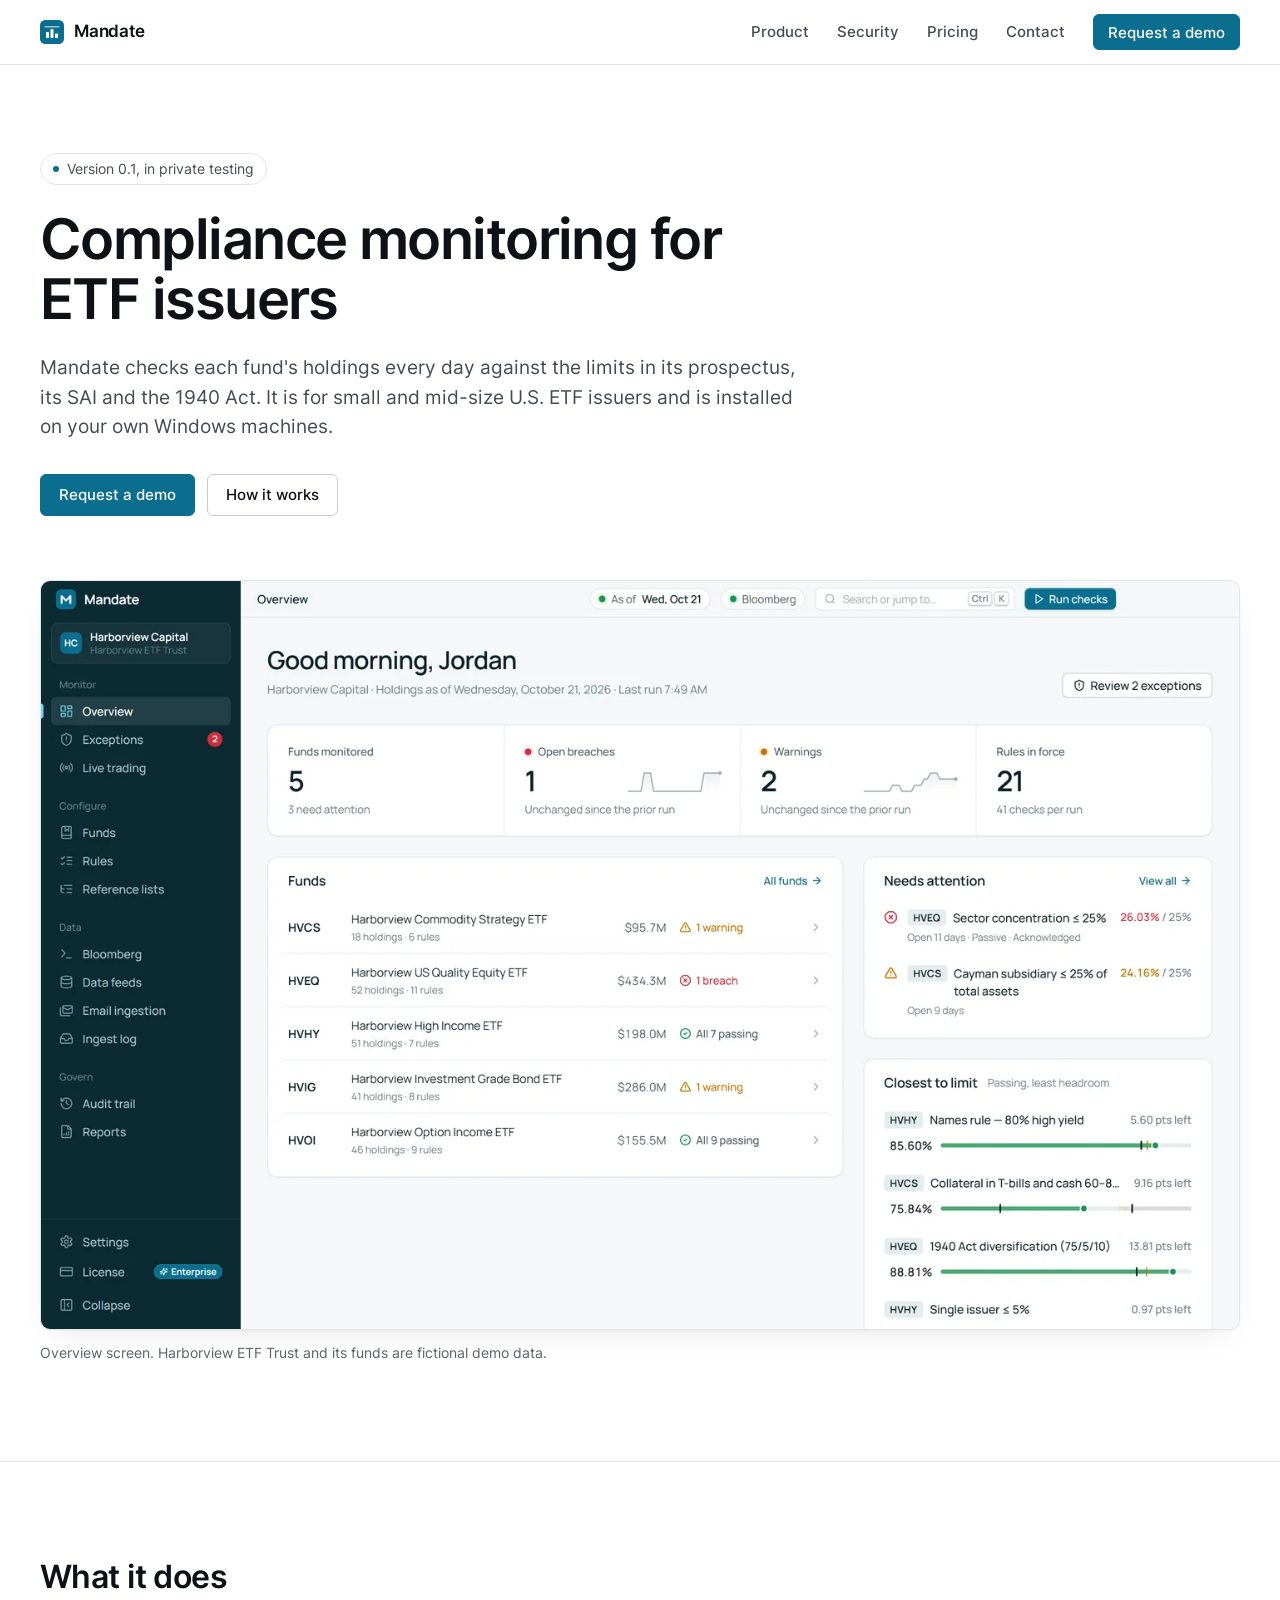
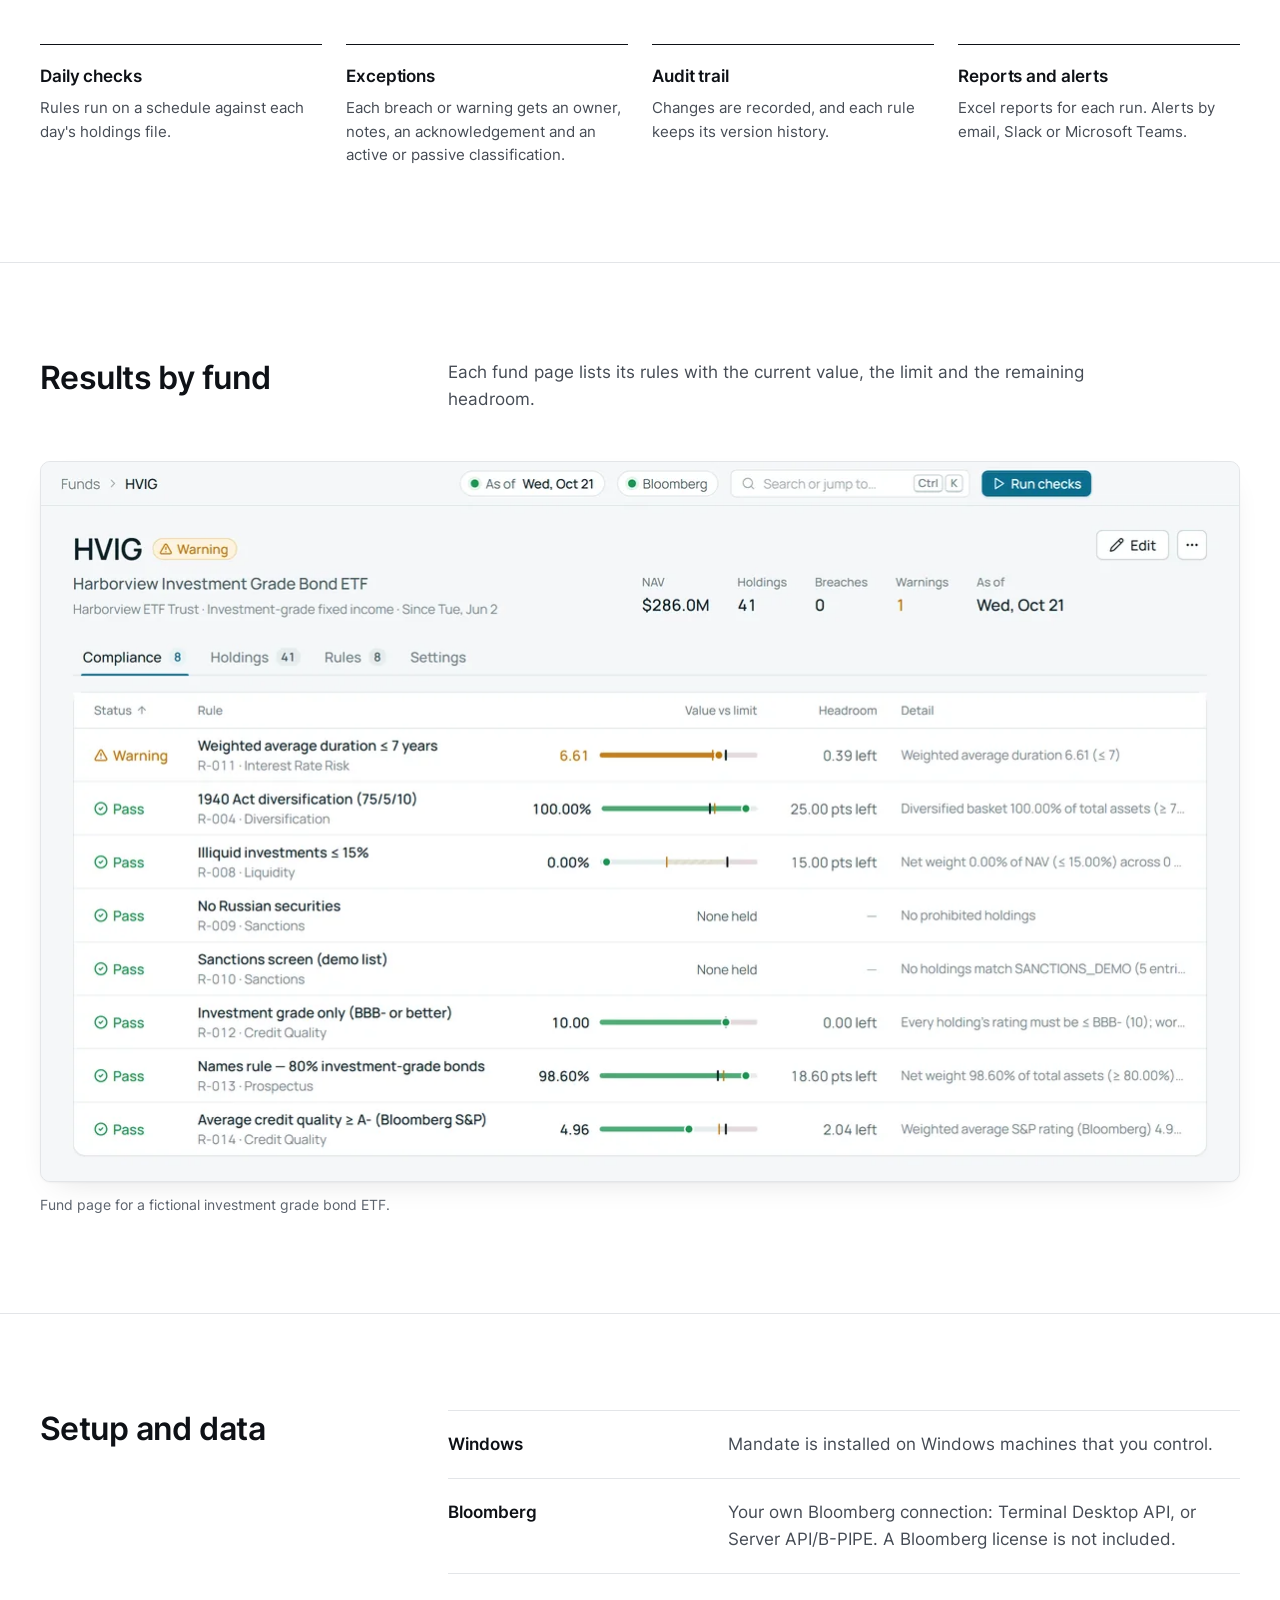
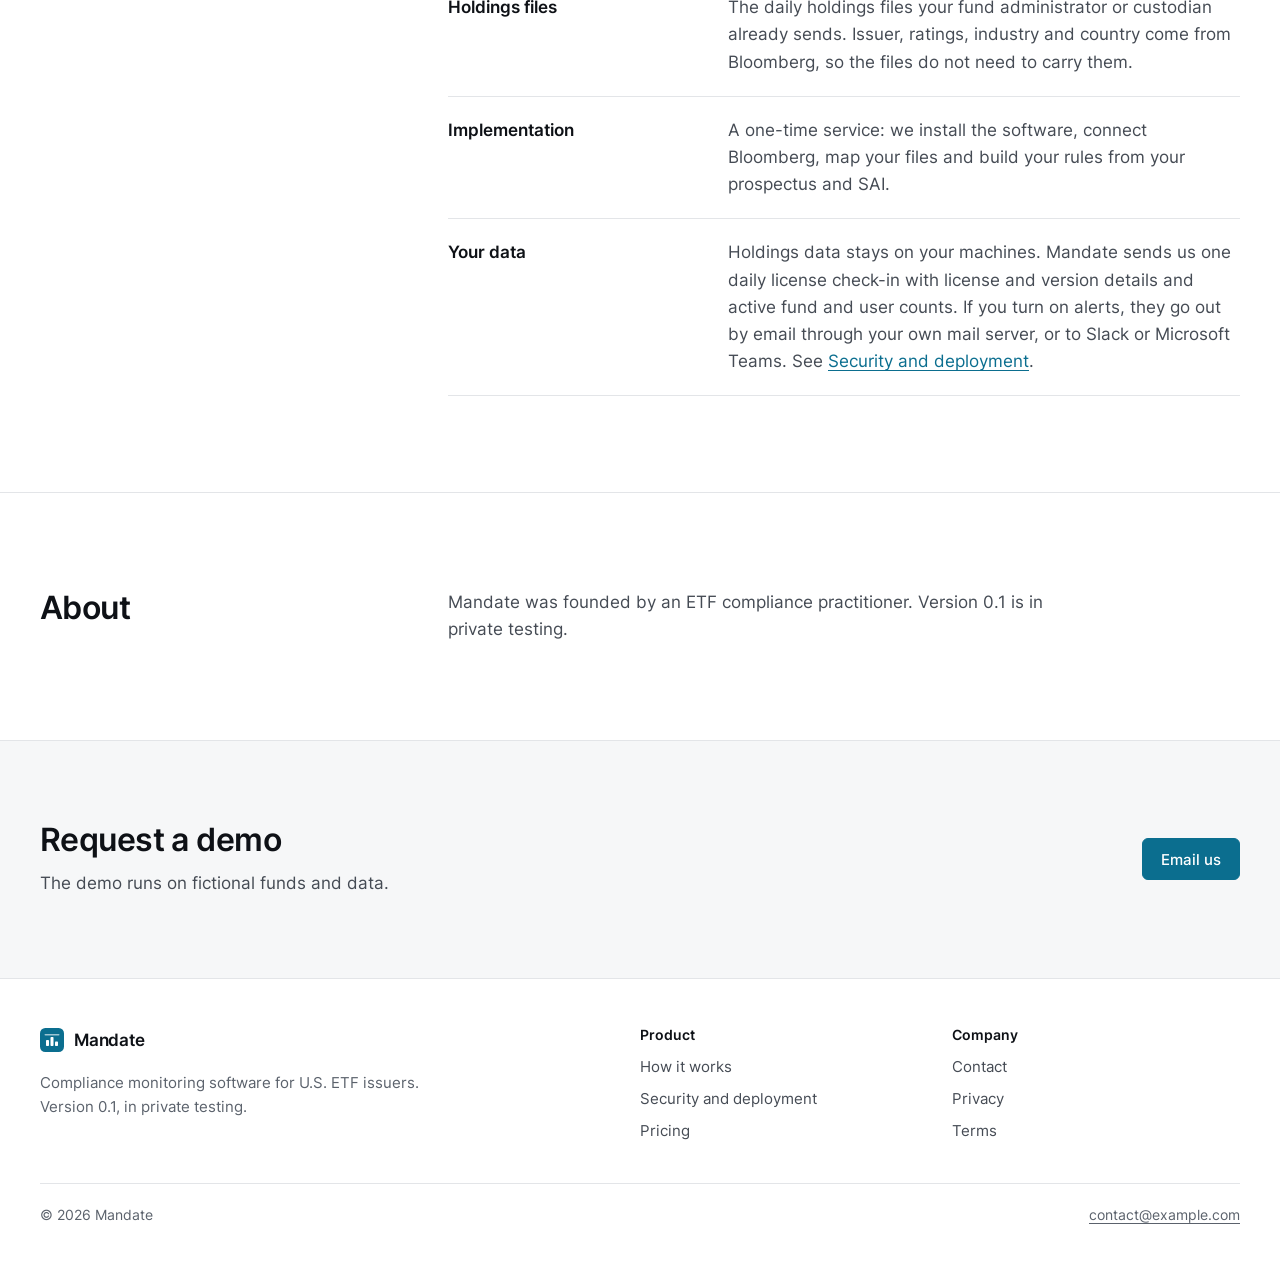
==== index.html @ c3814e8a "Mandate website and web demos (static build) Website at the root; demos at /demo/fresh/ and /demo/ha" ====
<!doctype html>
<html lang="en">
<head>
  <meta charset="utf-8">
  <meta name="viewport" content="width=device-width, initial-scale=1">
  <title>Mandate | Compliance monitoring for ETF issuers</title>
  <meta name="description" content="Portfolio compliance monitoring software for small and mid-size U.S. ETF issuers. Installed on your Windows machines, using your Bloomberg connection and your administrator's daily holdings files.">
  <link rel="canonical" href="https://www.example.com/">
  <meta property="og:type" content="website">
  <meta property="og:site_name" content="Mandate">
  <meta property="og:title" content="Mandate | Compliance monitoring for ETF issuers">
  <meta property="og:description" content="Portfolio compliance monitoring software for small and mid-size U.S. ETF issuers. Installed on your Windows machines, using your Bloomberg connection and your administrator's daily holdings files.">
  <meta property="og:url" content="https://www.example.com/">
  <meta property="og:image" content="https://www.example.com/assets/img/og-image.png">
  <meta property="og:image:width" content="1200">
  <meta property="og:image:height" content="630">
  <meta property="og:image:alt" content="Mandate: compliance monitoring for ETF issuers, with a screenshot of the overview screen.">
  <meta name="twitter:card" content="summary_large_image">
  <meta name="theme-color" content="#ffffff">
  <link rel="icon" href="favicon.svg" type="image/svg+xml">
  <link rel="apple-touch-icon" href="assets/img/apple-touch-icon.png">
  <link rel="preload" href="assets/fonts/inter-latin-var.woff2" as="font" type="font/woff2" crossorigin>
  <link rel="stylesheet" href="assets/css/site.css">
  <script src="assets/js/site.js" defer></script>
</head>
<body>
  <a class="skip-link" href="#main">Skip to content</a>

  <header class="site-header">
    <div class="container header-inner">
      <a class="brand" href="index.html" aria-label="Mandate home">
        <svg viewBox="0 0 32 32" aria-hidden="true" focusable="false"><rect width="32" height="32" rx="7" fill="#0b6e8f"/><rect x="6" y="8" width="20" height="2" rx="1" fill="#fff" fill-opacity=".6"/><rect x="8" y="16" width="4" height="8" rx="1" fill="#fff"/><rect x="14" y="12" width="4" height="12" rx="1" fill="#fff"/><rect x="20" y="18" width="4" height="6" rx="1" fill="#fff"/></svg>
        <span>Mandate</span>
      </a>
      <button class="nav-toggle" type="button" aria-expanded="false" aria-controls="site-nav" hidden>Menu</button>
      <nav id="site-nav" class="site-nav" aria-label="Main">
        <ul>
          <li><a href="product.html">Product</a></li>
          <li><a href="security.html">Security</a></li>
          <li><a href="pricing.html">Pricing</a></li>
          <li><a href="contact.html">Contact</a></li>
        </ul>
        <a class="btn btn--primary btn--small" href="contact.html">Request a demo</a>
      </nav>
    </div>
  </header>

  <main id="main">
    <section class="hero">
      <div class="container">
        <p class="status">Version 0.1, in private testing</p>
        <h1>Compliance monitoring for ETF issuers</h1>
        <p class="lead">Mandate checks each fund's holdings every day against the limits in its prospectus, its SAI and the 1940 Act. It is for small and mid-size U.S. ETF issuers and is installed on your own Windows machines.</p>
        <div class="actions">
          <a class="btn btn--primary" href="contact.html">Request a demo</a>
          <a class="btn" href="product.html">How it works</a>
        </div>

        <figure class="hero-figure">
          <div class="shot">
            <picture>
              <source media="(max-width: 640px)" srcset="assets/img/overview-panel-447.webp 447w, assets/img/overview-panel-894.webp 894w" sizes="100vw" width="447" height="638">
            <img src="assets/img/overview-1440.webp"
                 srcset="assets/img/overview-1440.webp 1440w, assets/img/overview-2400.webp 2400w"
                 sizes="(min-width: 1248px) 1200px, 100vw"
                 width="1440" height="900" fetchpriority="high"
                 alt="Overview screen for a fictional trust with five ETFs: one open breach, two warnings and 21 rules in force, a list of funds with their breach and warning counts, and the rules closest to their limits.">
            </picture>
          </div>
          <figcaption>Overview screen. Harborview ETF Trust and its funds are fictional demo data.</figcaption>
        </figure>
      </div>
    </section>

    <section class="section" aria-labelledby="does-heading">
      <div class="container">
        <h2 id="does-heading" class="section-head">What it does</h2>
        <ul class="facts">
          <li>
            <h3>Daily checks</h3>
            <p>Rules run on a schedule against each day's holdings file.</p>
          </li>
          <li>
            <h3>Exceptions</h3>
            <p>Each breach or warning gets an owner, notes, an acknowledgement and an active or passive classification.</p>
          </li>
          <li>
            <h3>Audit trail</h3>
            <p>Changes are recorded, and each rule keeps its version history.</p>
          </li>
          <li>
            <h3>Reports and alerts</h3>
            <p>Excel reports for each run. Alerts by email, Slack or Microsoft Teams.</p>
          </li>
        </ul>
      </div>
    </section>

    <section class="section" aria-labelledby="results-heading">
      <div class="container">
        <div class="grid">
          <div class="col-4"><h2 id="results-heading">Results by fund</h2></div>
          <div class="col-8">
            <p class="body-text">Each fund page lists its rules with the current value, the limit and the remaining headroom.</p>
          </div>
        </div>
        <figure class="figure-wide">
          <div class="shot">
            
            <img src="assets/img/fund-1200.webp"
                 srcset="assets/img/fund-1200.webp 1200w, assets/img/fund-2400.webp 2400w"
                 sizes="(min-width: 1248px) 1200px, 100vw"
                 width="1200" height="720" loading="lazy" decoding="async"
                 alt="Compliance tab for a fictional investment grade bond ETF listing eight rules, including weighted average duration at 6.61 against a 7-year limit (warning), 1940 Act diversification, an 80% names-rule test and average credit quality, each with its value, a limit bar and headroom.">
          </div>
          <figcaption>Fund page for a fictional investment grade bond ETF.</figcaption>
        </figure>
      </div>
    </section>

    <section class="section" aria-labelledby="setup-heading">
      <div class="container grid">
        <div class="col-4"><h2 id="setup-heading">Setup and data</h2></div>
        <dl class="rows col-8">
          <div>
            <dt>Windows</dt>
            <dd>Mandate is installed on Windows machines that you control.</dd>
          </div>
          <div>
            <dt>Bloomberg</dt>
            <dd>Your own Bloomberg connection: Terminal Desktop API, or Server API/B-PIPE. A Bloomberg license is not included.</dd>
          </div>
          <div>
            <dt>Holdings files</dt>
            <dd>The daily holdings files your fund administrator or custodian already sends. Issuer, ratings, industry and country come from Bloomberg, so the files do not need to carry them.</dd>
          </div>
          <div>
            <dt>Implementation</dt>
            <dd>A one-time service: we install the software, connect Bloomberg, map your files and build your rules from your prospectus and SAI.</dd>
          </div>
          <div>
            <dt>Your data</dt>
            <dd>Holdings data stays on your machines. Mandate sends us one daily license check-in with license and version details and active fund and user counts. If you turn on alerts, they go out by email through your own mail server, or to Slack or Microsoft Teams. See <a href="security.html">Security and deployment</a>.</dd>
          </div>
        </dl>
      </div>
    </section>

    <section class="section" aria-labelledby="about-heading">
      <div class="container grid">
        <div class="col-4"><h2 id="about-heading">About</h2></div>
        <div class="col-8">
          <p class="body-text">Mandate was founded by an ETF compliance practitioner. Version 0.1 is in private testing.</p>
        </div>
      </div>
    </section>

    <section class="cta" aria-labelledby="cta-heading">
      <div class="container grid">
        <div class="col-8">
          <h2 id="cta-heading">Request a demo</h2>
          <p>The demo runs on fictional funds and data.</p>
        </div>
        <div class="col-4 actions">
          <a class="btn btn--primary" href="mailto:contact@example.com?subject=Demo%20request">Email us</a>
        </div>
      </div>
    </section>
  </main>

  <footer class="site-footer">
    <div class="container">
      <div class="footer-grid">
        <div>
          <a class="brand" href="index.html" aria-label="Mandate home">
            <svg viewBox="0 0 32 32" aria-hidden="true" focusable="false"><rect width="32" height="32" rx="7" fill="#0b6e8f"/><rect x="6" y="8" width="20" height="2" rx="1" fill="#fff" fill-opacity=".6"/><rect x="8" y="16" width="4" height="8" rx="1" fill="#fff"/><rect x="14" y="12" width="4" height="12" rx="1" fill="#fff"/><rect x="20" y="18" width="4" height="6" rx="1" fill="#fff"/></svg>
            <span>Mandate</span>
          </a>
          <p>Compliance monitoring software for U.S. ETF issuers. Version 0.1, in private testing.</p>
        </div>
        <nav aria-label="Product pages">
          <h2>Product</h2>
          <ul>
            <li><a href="product.html">How it works</a></li>
            <li><a href="security.html">Security and deployment</a></li>
            <li><a href="pricing.html">Pricing</a></li>
          </ul>
        </nav>
        <nav aria-label="Company pages">
          <h2>Company</h2>
          <ul>
            <li><a href="contact.html">Contact</a></li>
            <li><a href="privacy.html">Privacy</a></li>
            <li><a href="terms.html">Terms</a></li>
          </ul>
        </nav>
      </div>
      <div class="footer-base">
        <span>&copy; 2026 Mandate</span>
        <a href="mailto:contact@example.com">contact@example.com</a>
      </div>
    </div>
  </footer>
</body>
</html>
---- assets/css/site.css ----
/* Site styles. One typeface (Inter), one accent color, a 12-column grid.
   Colors are tokens below; every text/background pair meets WCAG AA. */

@font-face {
  font-family: "Inter";
  src: url("../fonts/inter-latin-var.woff2") format("woff2");
  font-weight: 100 900;
  font-style: normal;
  font-display: swap;
}

:root {
  color-scheme: light;
  --font: "Inter", system-ui, -apple-system, "Segoe UI", Roboto, Helvetica, Arial, sans-serif;

  --bg: #ffffff;
  --bg-subtle: #f6f7f8;
  --text: #0e1116;    /* 18.9:1 on white */
  --text-2: #454b54;  /* 8.8:1 */
  --text-3: #5b626c;  /* 6.2:1 on white, 5.7:1 on --bg-subtle */
  --line: #e3e5e8;
  --line-strong: #c9cdd2;
  --accent: #0b6e8f;  /* 5.8:1 on white; white text on it 5.8:1 */
  --accent-hover: #095e7a;

  --container: 1200px;
  --pad: 24px;
  --gap: 24px;
  --radius: 10px;
  --section: 96px;
}

@media (max-width: 640px) {
  :root { --pad: 16px; --gap: 16px; --section: 64px; }
}

/* ---------- Base ---------- */

*, *::before, *::after { box-sizing: border-box; }

html {
  -webkit-text-size-adjust: 100%;
  text-size-adjust: 100%;
}

body {
  margin: 0;
  background: var(--bg);
  color: var(--text);
  font-family: var(--font);
  font-size: 17px;
  line-height: 1.6;
  -webkit-font-smoothing: antialiased;
  -moz-osx-font-smoothing: grayscale;
  overflow-wrap: break-word;
}

@media (max-width: 640px) {
  body { font-size: 16px; }
}

/* No italics anywhere, including elements browsers italicize by default. */
em, i, cite, dfn, var, address { font-style: normal; }
em { font-weight: 600; }

img { display: block; max-width: 100%; height: auto; }

h1, h2, h3, p, ul, ol, dl, dd, figure { margin: 0; }

h1, h2, h3 { font-weight: 600; color: var(--text); }

h1 {
  font-size: clamp(2.25rem, 1.55rem + 2.4vw, 3.5rem);
  line-height: 1.08;
  letter-spacing: -0.028em;
}

h2 {
  font-size: clamp(1.5rem, 1.25rem + 0.9vw, 2rem);
  line-height: 1.2;
  letter-spacing: -0.018em;
}

h3 {
  font-size: 1.0625rem;
  line-height: 1.4;
  letter-spacing: -0.005em;
}

p + p { margin-top: 1em; }

a { color: var(--accent); text-decoration: underline; text-decoration-thickness: 1px; text-underline-offset: 3px; }
a:hover { color: var(--accent-hover); text-decoration-thickness: 2px; }

:focus { outline: none; }
:focus-visible {
  outline: 2px solid var(--accent);
  outline-offset: 3px;
  border-radius: 4px;
}

.skip-link {
  position: absolute;
  left: var(--pad);
  top: -100px;
  z-index: 10;
  padding: 8px 14px;
  background: var(--text);
  color: #fff;
  border-radius: 6px;
  text-decoration: none;
}
.skip-link:focus-visible { top: 12px; color: #fff; }

.visually-hidden {
  position: absolute !important;
  width: 1px; height: 1px;
  margin: -1px; padding: 0;
  overflow: hidden;
  clip: rect(0 0 0 0);
  white-space: nowrap;
  border: 0;
}

/* ---------- Layout ---------- */

.container {
  width: 100%;
  max-width: calc(var(--container) + var(--pad) * 2);
  margin-inline: auto;
  padding-inline: var(--pad);
}

.grid {
  display: grid;
  grid-template-columns: repeat(12, minmax(0, 1fr));
  column-gap: var(--gap);
  row-gap: 32px;
}

.col-4  { grid-column: span 4; }
.col-6  { grid-column: span 6; }
.col-7  { grid-column: span 7; }
.col-8  { grid-column: span 8; }
.col-12 { grid-column: 1 / -1; }
.start-5 { grid-column-start: 5; }

@media (max-width: 900px) {
  .grid { row-gap: 16px; }
  .grid > [class*="col-"] { grid-column: 1 / -1; }
  .split > .col-8 { margin-top: 24px; }
}

.section {
  padding-block: var(--section);
  border-top: 1px solid var(--line);
}

.section--flush { border-top: 0; padding-top: 0; }

.section-head { margin-bottom: 48px; }
@media (max-width: 640px) { .section-head { margin-bottom: 32px; } }

.lead {
  font-size: 1.1875rem;
  line-height: 1.55;
  color: var(--text-2);
  max-width: 40em;
}
@media (max-width: 640px) { .lead { font-size: 1.0625rem; } }

.body-text { color: var(--text-2); max-width: 38em; }
.body-text strong { color: var(--text); font-weight: 600; }

.note {
  margin-top: 16px;
  font-size: 0.9375rem;
  color: var(--text-3);
}

.text-link {
  display: inline-block;
  margin-top: 20px;
  font-weight: 500;
}

/* ---------- Header ---------- */

.site-header { border-bottom: 1px solid var(--line); background: var(--bg); }

.header-inner {
  display: flex;
  align-items: center;
  justify-content: space-between;
  gap: 16px;
  min-height: 64px;
  padding-block: 12px;
  flex-wrap: wrap;
}

.brand {
  display: inline-flex;
  align-items: center;
  gap: 10px;
  color: var(--text);
  font-weight: 600;
  font-size: 1.0625rem;
  letter-spacing: -0.01em;
  text-decoration: none;
}
.brand:hover { color: var(--text); text-decoration: none; }
.brand svg { width: 24px; height: 24px; flex: none; }

.site-nav { display: flex; align-items: center; gap: 28px; }
.site-nav ul { display: flex; gap: 28px; list-style: none; padding: 0; }
.site-nav a:not(.btn) {
  color: var(--text-2);
  font-size: 0.9375rem;
  font-weight: 500;
  text-decoration: none;
  padding-block: 6px;
}
.site-nav a:not(.btn):hover { color: var(--text); }
.site-nav a[aria-current="page"] { color: var(--text); box-shadow: inset 0 -2px 0 var(--accent); }

.nav-toggle {
  display: none;
  align-items: center;
  gap: 8px;
  height: 36px;
  padding: 0 12px;
  border: 1px solid var(--line-strong);
  border-radius: 6px;
  background: var(--bg);
  color: var(--text);
  font: inherit;
  font-size: 0.9375rem;
  font-weight: 500;
  cursor: pointer;
}

@media (max-width: 800px) {
  .site-nav { gap: 16px; }
  .site-nav ul { gap: 18px; }
  .site-nav .btn { display: none; }
}

/* With JavaScript, small screens get a menu button. Without it, the links stay visible. */
@media (max-width: 640px) {
  .js .nav-toggle { display: inline-flex; }
  .js .site-nav { display: none; width: 100%; padding-bottom: 16px; }
  .js .site-nav[data-open] { display: block; }
  .js .site-nav ul { flex-direction: column; gap: 0; }
  .js .site-nav li { border-top: 1px solid var(--line); }
  .js .site-nav a:not(.btn) { display: block; padding-block: 12px; font-size: 1rem; }
  .js .site-nav a[aria-current="page"] { box-shadow: none; color: var(--accent); }
  .js .site-nav .btn { display: flex; margin-top: 12px; }
  .site-nav ul { flex-wrap: wrap; row-gap: 4px; }
}

/* ---------- Buttons ---------- */

.btn {
  display: inline-flex;
  align-items: center;
  justify-content: center;
  height: 42px;
  padding: 0 18px;
  border: 1px solid var(--line-strong);
  border-radius: 6px;
  background: var(--bg);
  color: var(--text);
  font-size: 0.9375rem;
  font-weight: 500;
  line-height: 1;
  text-decoration: none;
  white-space: nowrap;
}
.btn:hover { border-color: var(--text-3); color: var(--text); text-decoration: none; }

.btn--primary { background: var(--accent); border-color: var(--accent); color: #fff; }
.btn--primary:hover { background: var(--accent-hover); border-color: var(--accent-hover); color: #fff; }

.btn--small { height: 36px; padding: 0 14px; }

.actions { display: flex; flex-wrap: wrap; gap: 12px; margin-top: 32px; }

/* ---------- Hero ---------- */

.hero { padding-top: 88px; padding-bottom: var(--section); }
@media (max-width: 640px) { .hero { padding-top: 48px; } }

.hero h1 { max-width: 14em; }
.hero .lead { margin-top: 24px; }

.status {
  display: inline-flex;
  align-items: center;
  gap: 8px;
  margin-bottom: 24px;
  padding: 4px 12px;
  border: 1px solid var(--line);
  border-radius: 999px;
  font-size: 0.875rem;
  color: var(--text-2);
}
.status::before {
  content: "";
  width: 6px;
  height: 6px;
  border-radius: 50%;
  background: var(--accent);
}

.hero-figure { margin-top: 64px; }
@media (max-width: 640px) { .hero-figure { margin-top: 40px; } }

.page-head { padding-top: 88px; padding-bottom: 72px; }
.page-head .lead { margin-top: 20px; }
@media (max-width: 640px) { .page-head { padding-top: 48px; padding-bottom: 48px; } }

/* ---------- Screenshots ---------- */

.shot {
  overflow: hidden;
  border: 1px solid var(--line);
  border-radius: var(--radius);
  background: var(--bg-subtle);
  box-shadow: 0 1px 2px rgba(14, 17, 22, 0.04), 0 12px 32px -16px rgba(14, 17, 22, 0.14);
}
.shot--white { background: #fff; }
.shot img { width: 100%; }

figcaption {
  margin-top: 12px;
  font-size: 0.875rem;
  color: var(--text-3);
}

.figure-wide { margin-top: 48px; }

/* ---------- Content blocks ---------- */

/* Four short facts side by side */
.facts {
  display: grid;
  grid-template-columns: repeat(4, minmax(0, 1fr));
  gap: var(--gap);
  list-style: none;
  padding: 0;
}
.facts > li { padding-top: 20px; border-top: 1px solid var(--text); }
.facts h3 { margin-bottom: 8px; }
.facts p { color: var(--text-2); font-size: 0.9375rem; line-height: 1.55; }
@media (max-width: 1000px) { .facts { grid-template-columns: repeat(2, minmax(0, 1fr)); row-gap: 40px; } }
@media (max-width: 560px)  { .facts { grid-template-columns: 1fr; row-gap: 32px; } }

/* Label / value rows */
.rows { border-bottom: 1px solid var(--line); }
.rows > div {
  display: grid;
  grid-template-columns: minmax(0, 1fr) minmax(0, 2fr);
  gap: var(--gap);
  padding-block: 20px;
  border-top: 1px solid var(--line);
}
.rows dt { font-weight: 600; }
.rows dd { color: var(--text-2); }
.rows dd ul { padding-left: 1.1em; }
.rows dd li + li { margin-top: 6px; }
@media (max-width: 640px) {
  .rows > div { grid-template-columns: 1fr; gap: 4px; padding-block: 16px; }
}

/* Spec-sheet list, three columns */
.spec {
  display: grid;
  grid-template-columns: repeat(3, minmax(0, 1fr));
  column-gap: var(--gap);
  list-style: none;
  padding: 0;
  margin-top: 32px;
  border-bottom: 1px solid var(--line);
}
.spec li {
  padding-block: 12px;
  border-top: 1px solid var(--line);
  font-size: 0.9375rem;
  color: var(--text);
}
@media (max-width: 900px) { .spec { grid-template-columns: repeat(2, minmax(0, 1fr)); } }
@media (max-width: 560px) { .spec { grid-template-columns: 1fr; } }

/* Split row: text in columns 1-4, screenshot in 5-12 */
.split h2 { margin-bottom: 16px; }
.split + .split { margin-top: 0; }

/* Data-flow diagram on the Security page */
.flow {
  display: grid;
  grid-template-columns: minmax(0, 1fr) 40px minmax(0, 1.25fr) 40px minmax(0, 1fr);
  align-items: stretch;
}
.flow-col { display: flex; flex-direction: column; gap: 12px; }
.flow-col h3 {
  font-size: 0.8125rem;
  font-weight: 600;
  letter-spacing: 0.04em;
  text-transform: uppercase;
  color: var(--text-3);
  margin-bottom: 4px;
}
.flow-box {
  padding: 14px 16px;
  border: 1px solid var(--line-strong);
  border-radius: 8px;
  background: var(--bg);
  font-size: 0.9375rem;
  font-weight: 500;
  line-height: 1.45;
}
.flow-box span { display: block; margin-top: 2px; color: var(--text-3); font-size: 0.875rem; font-weight: 400; }
.flow-box strong { font-weight: 600; }
.flow-box--machine {
  flex: 1;
  border: 1.5px solid var(--accent);
  background: var(--bg);
}
.flow-box--machine ul { list-style: none; padding: 0; margin-top: 12px; display: grid; gap: 8px; }
.flow-box--machine li {
  font-weight: 400;
  padding: 10px 12px;
  border-radius: 6px;
  background: var(--bg-subtle);
  font-size: 0.9375rem;
}
.flow-arrow {
  display: flex;
  align-items: center;
  justify-content: center;
  color: var(--text-3);
}
.flow-arrow svg { width: 24px; height: 24px; }
@media (max-width: 900px) {
  .flow { grid-template-columns: 1fr; }
  .flow-arrow { height: 40px; }
  .flow-arrow svg { transform: rotate(90deg); }
}

/* Plans */
.plans {
  display: grid;
  grid-template-columns: repeat(3, minmax(0, 1fr));
  gap: var(--gap);
  list-style: none;
  padding: 0;
}
.plan {
  display: flex;
  flex-direction: column;
  padding: 28px;
  border: 1px solid var(--line);
  border-radius: var(--radius);
}
.plan h2 { font-size: 1.375rem; letter-spacing: -0.012em; }
.plan .plan-for { margin-top: 6px; color: var(--text-3); font-size: 0.9375rem; }
.plan ul { list-style: none; padding: 0; margin-top: 24px; border-bottom: 1px solid var(--line); }
.plan li { padding-block: 10px; border-top: 1px solid var(--line); font-size: 0.9375rem; color: var(--text-2); }
.plan li.plan-includes { color: var(--text); font-weight: 500; }
@media (max-width: 900px) { .plans { grid-template-columns: 1fr; } }

/* Draft price table (commented out in pricing.html until prices are published) */
.price-table { width: 100%; border-collapse: collapse; font-variant-numeric: tabular-nums; }
.price-table th, .price-table td {
  padding: 14px 16px 14px 0;
  border-top: 1px solid var(--line);
  text-align: left;
  vertical-align: top;
}
.price-table thead th {
  border-top: 0;
  padding-top: 0;
  font-size: 0.875rem;
  font-weight: 500;
  color: var(--text-3);
}
.price-table tbody tr:last-child td, .price-table tbody tr:last-child th { border-bottom: 1px solid var(--line); }
.price-table tbody th { font-weight: 600; }
/* When the price block is switched on, the "on request" notes hide themselves. */
body:has(.draft-prices) .on-request { display: none; }

/* Contact */
.email-link {
  display: inline-block;
  margin-top: 32px;
  font-size: clamp(1.375rem, 1.1rem + 1.2vw, 2rem);
  font-weight: 600;
  letter-spacing: -0.015em;
  overflow-wrap: anywhere;
}

/* Legal drafts */
.draft-banner {
  margin-bottom: 40px;
  padding: 14px 18px;
  border: 1px solid var(--line-strong);
  border-left: 3px solid var(--text);
  border-radius: 6px;
  background: var(--bg-subtle);
  font-size: 0.9375rem;
  color: var(--text-2);
}
.draft-banner strong { color: var(--text); }

.prose { max-width: 44em; }
.prose h2 { font-size: 1.25rem; letter-spacing: -0.01em; margin-top: 40px; margin-bottom: 10px; }
.prose p, .prose li { color: var(--text-2); }
.prose ul { padding-left: 1.2em; }
.prose li + li { margin-top: 6px; }
.prose .updated { color: var(--text-3); font-size: 0.9375rem; margin-top: 12px; }
.placeholder { background: #fff4d6; color: var(--text); padding: 0 3px; border-radius: 3px; }

/* Call-to-action band */
.cta { background: var(--bg-subtle); border-top: 1px solid var(--line); padding-block: 80px; }
.cta h2 { margin-bottom: 12px; }
.cta p { color: var(--text-2); }
.cta .actions { margin-top: 0; justify-content: flex-end; align-items: center; height: 100%; }
@media (max-width: 900px) { .cta .actions { justify-content: flex-start; margin-top: 8px; } }

/* ---------- Footer ---------- */

.site-footer {
  border-top: 1px solid var(--line);
  padding-block: 48px 40px;
  font-size: 0.9375rem;
  color: var(--text-2);
}
.footer-grid { display: grid; grid-template-columns: 2fr 1fr 1fr; gap: var(--gap); }
.footer-grid p { color: var(--text-3); margin-top: 12px; max-width: 26em; }
.footer-grid h2 {
  font-size: 0.875rem;
  font-weight: 600;
  letter-spacing: 0;
  color: var(--text);
  margin-bottom: 12px;
}
.footer-grid ul { list-style: none; padding: 0; display: grid; gap: 8px; }
.footer-grid a { color: var(--text-2); text-decoration: none; }
.footer-grid a.brand { color: var(--text); }
.footer-grid a:hover { color: var(--text); text-decoration: underline; }
.footer-base {
  display: flex;
  flex-wrap: wrap;
  justify-content: space-between;
  gap: 8px 24px;
  margin-top: 40px;
  padding-top: 20px;
  border-top: 1px solid var(--line);
  color: var(--text-3);
  font-size: 0.875rem;
}
.footer-base a { color: var(--text-3); }
@media (max-width: 700px) {
  .footer-grid { grid-template-columns: 1fr 1fr; }
  .footer-grid > :first-child { grid-column: 1 / -1; }
}

/* ---------- 404 ---------- */
.not-found { padding-block: 120px; }
.not-found p { margin-top: 16px; color: var(--text-2); }

.spec-title { margin-top: 48px; }
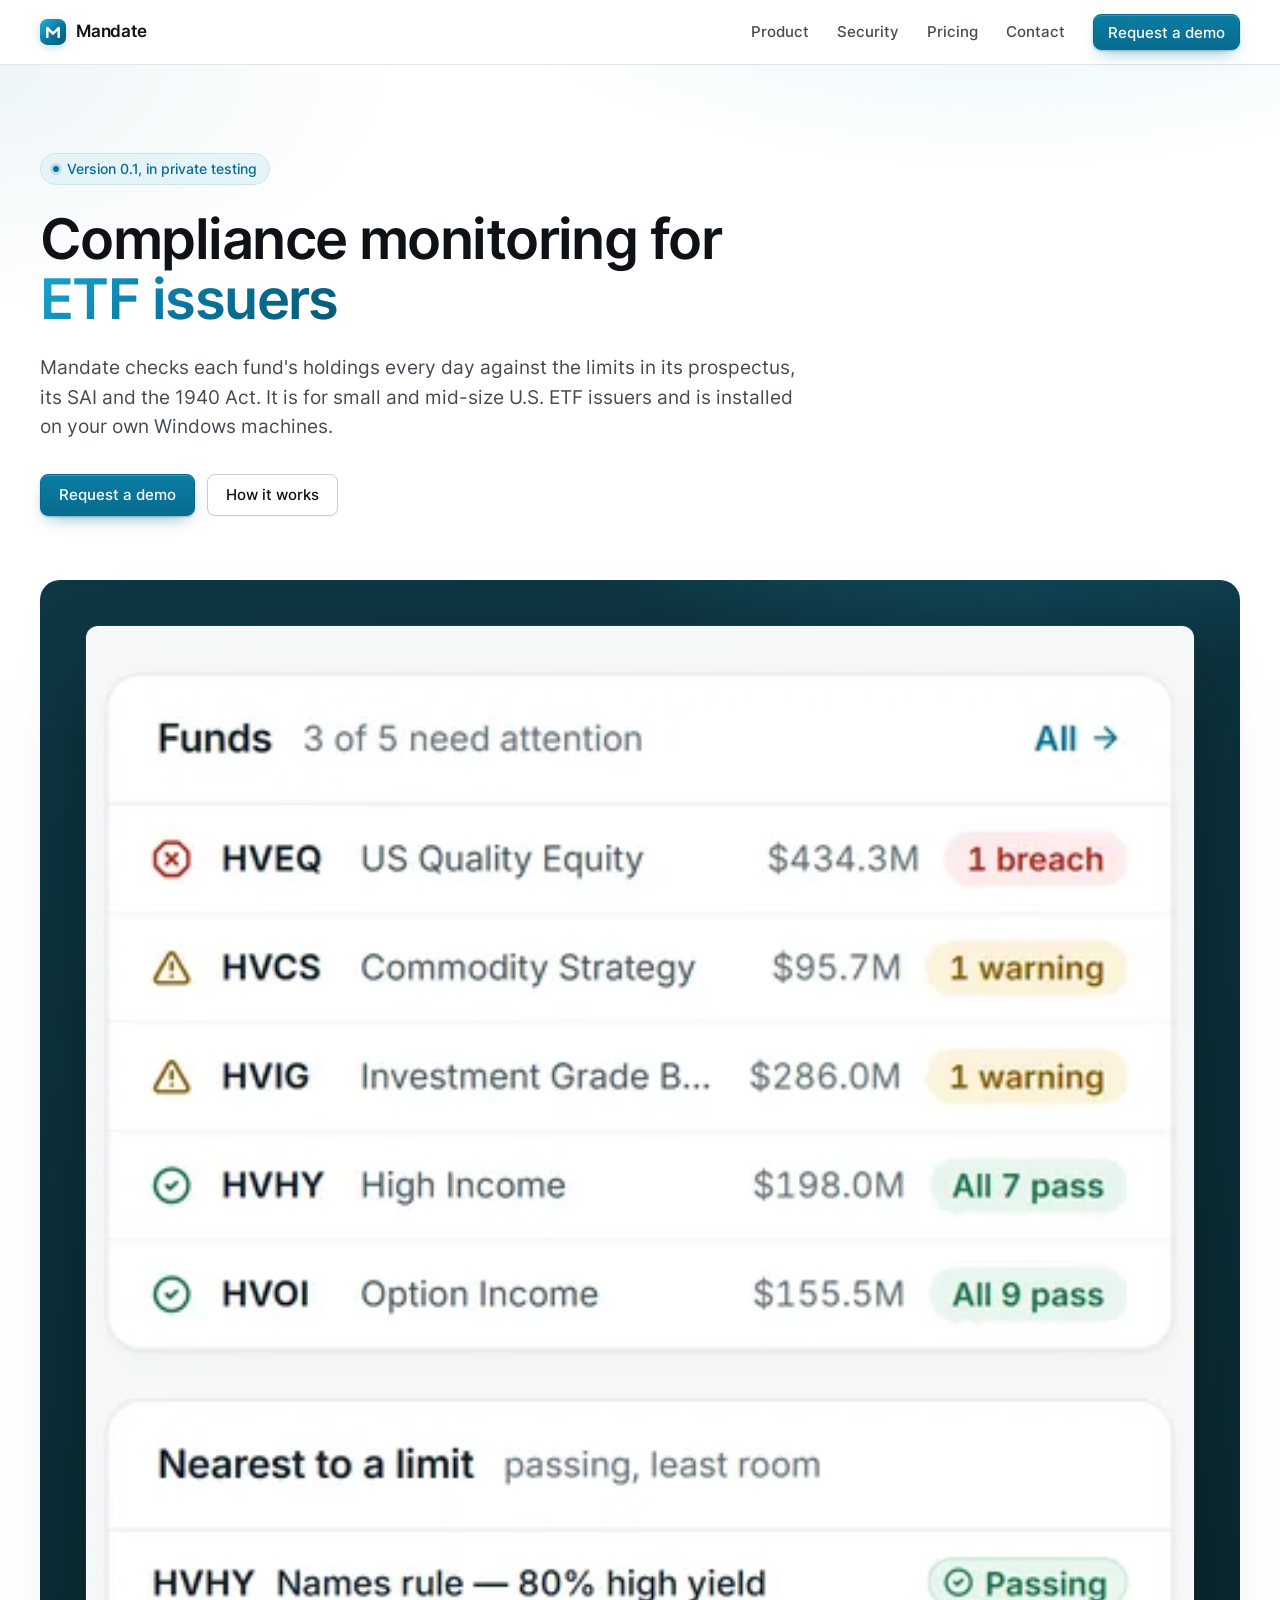
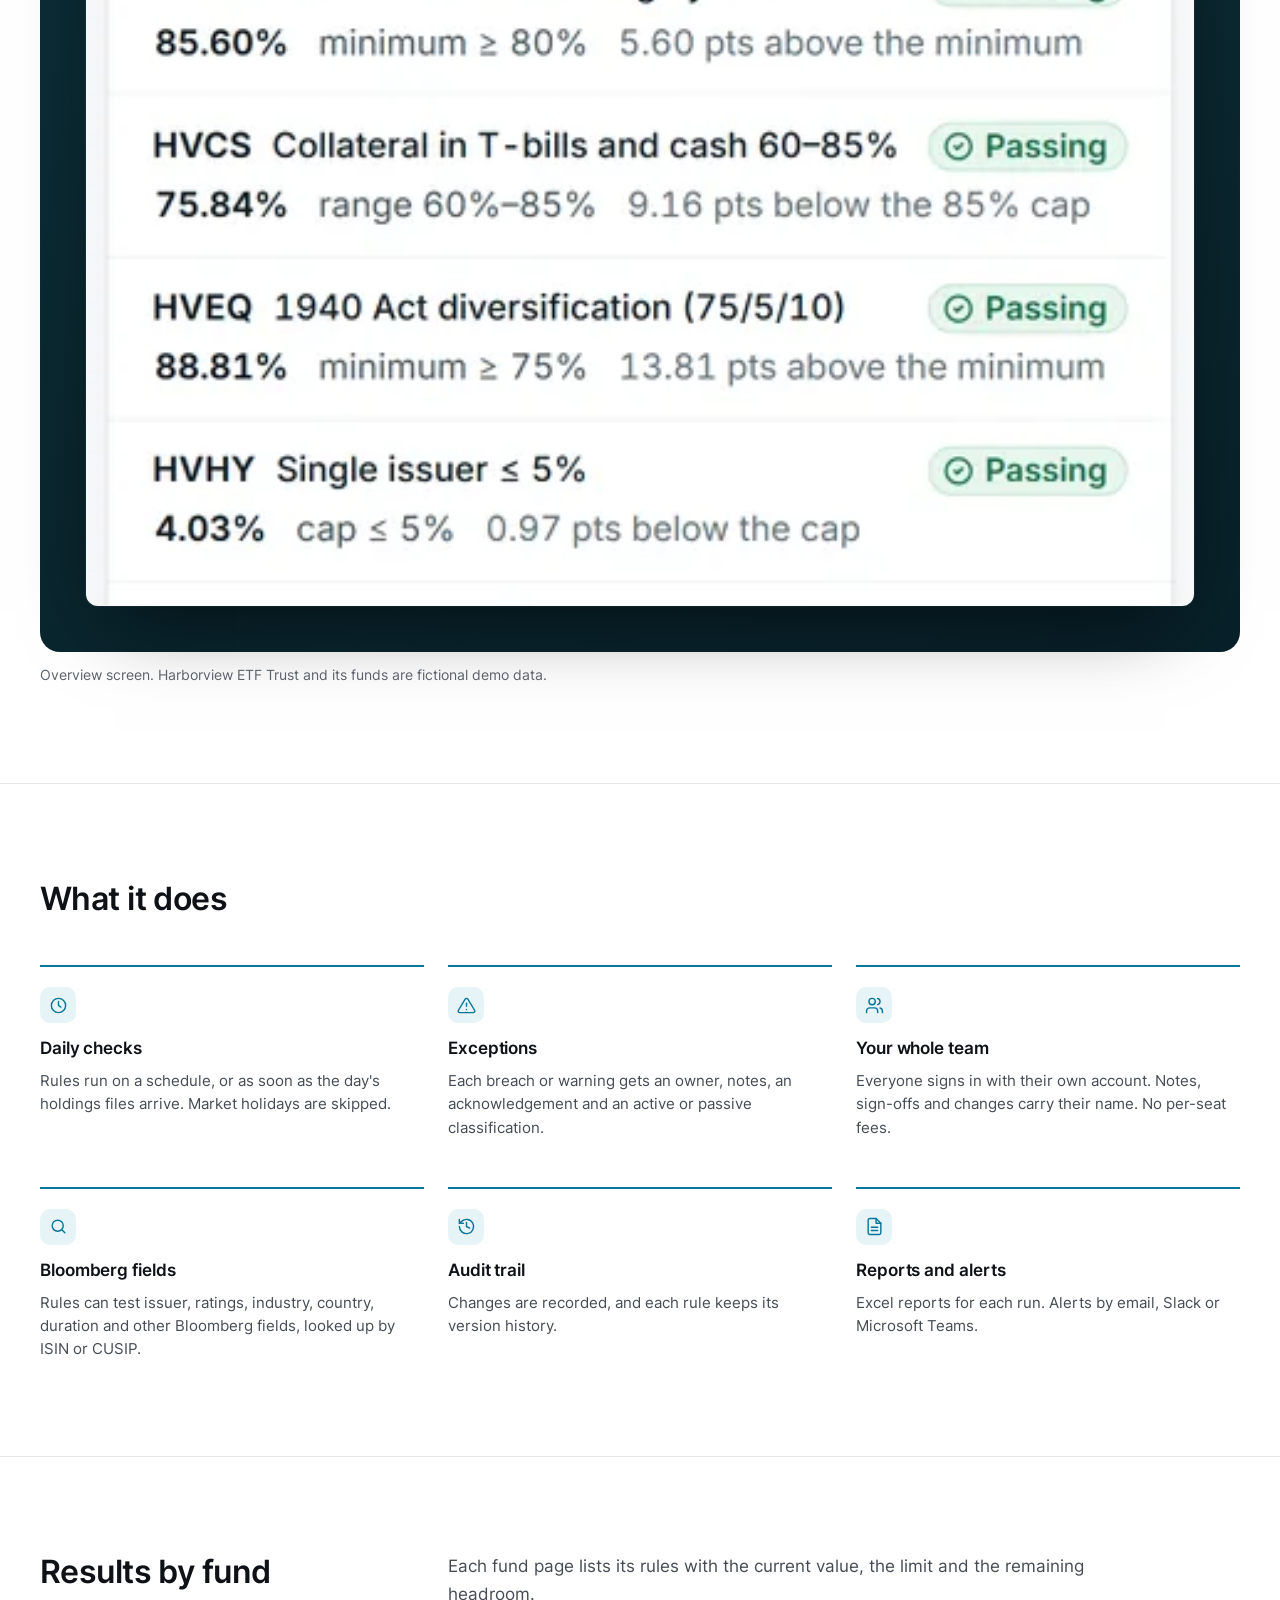
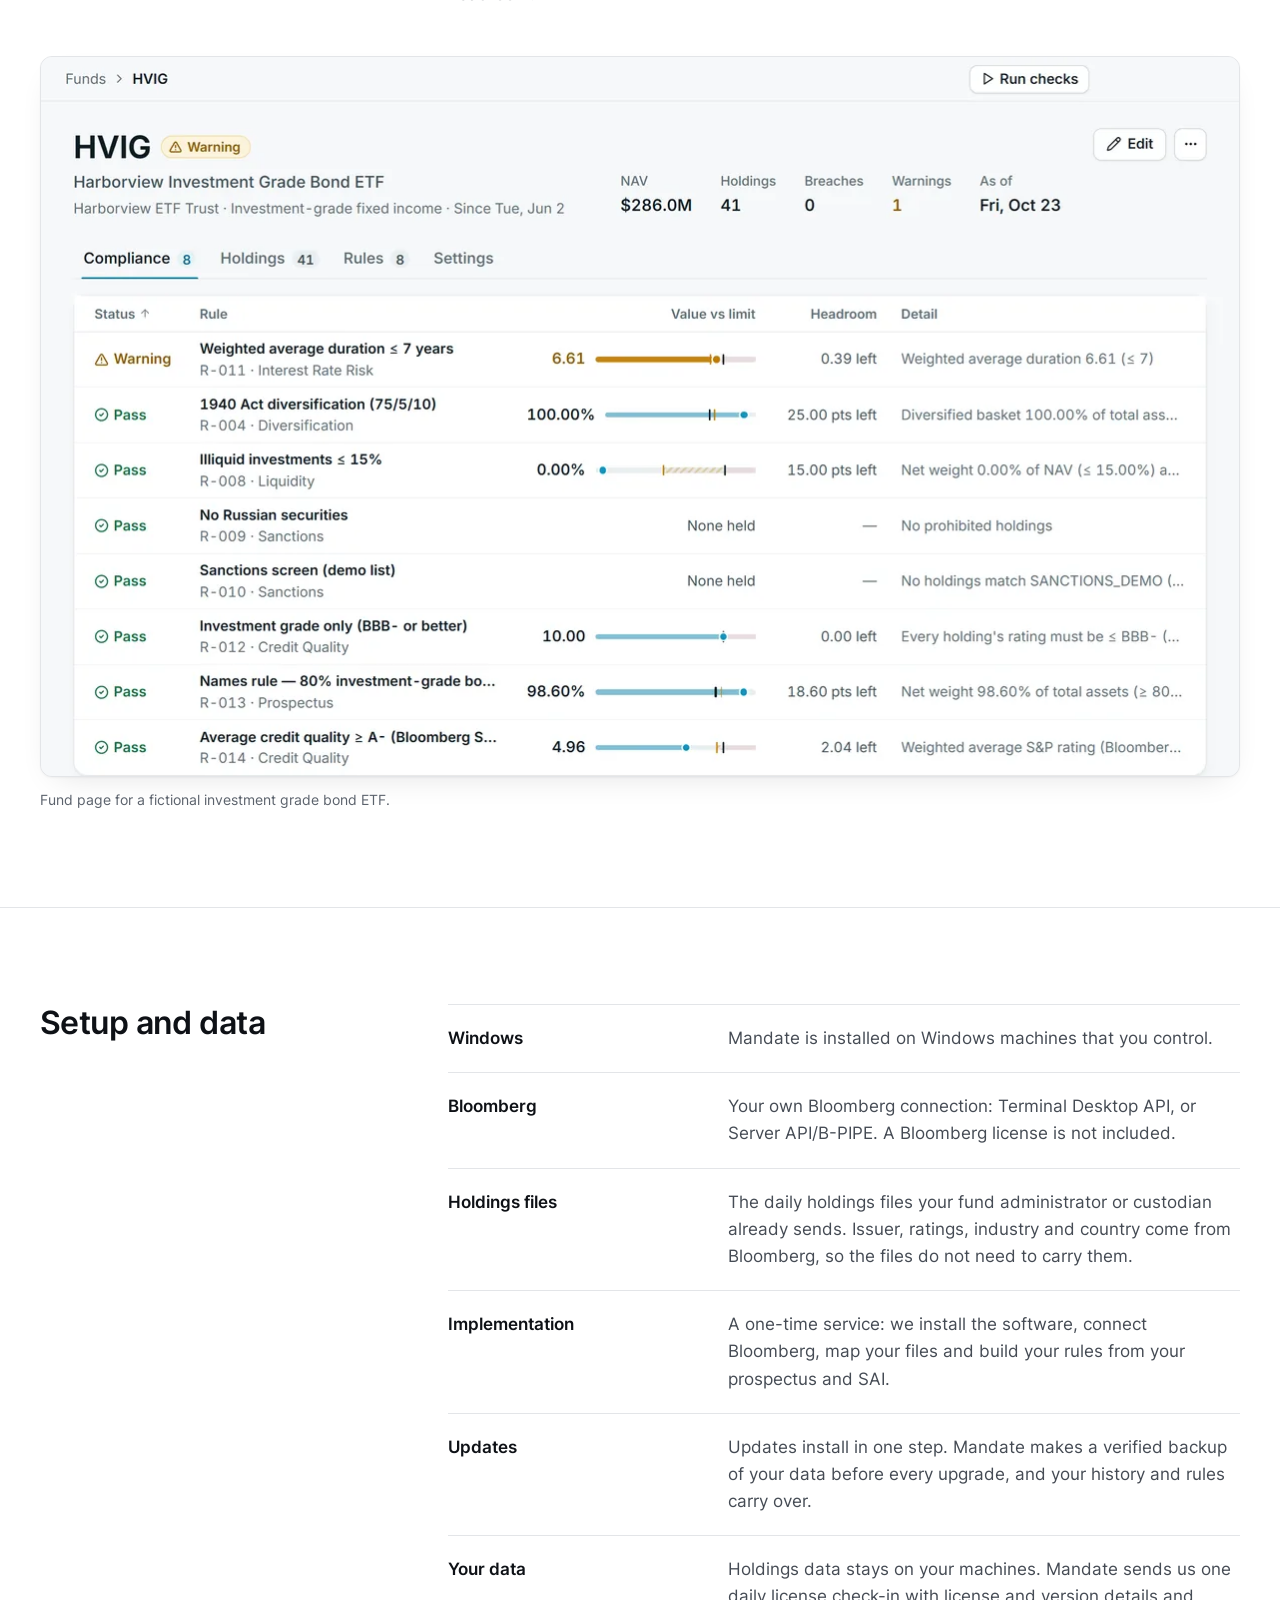
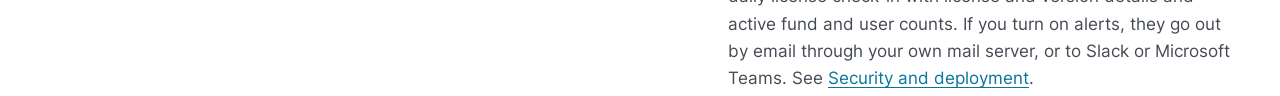
==== commit f2d42346: "Update site and demos: petrol brand refresh, Bloomberg field library, holdings view, 18f-4 VaR Co-Au" ====
--- a/index.html
+++ b/index.html
@@ -29,7 +29,7 @@
   <header class="site-header">
     <div class="container header-inner">
       <a class="brand" href="index.html" aria-label="Mandate home">
-        <svg viewBox="0 0 32 32" aria-hidden="true" focusable="false"><rect width="32" height="32" rx="7" fill="#0b6e8f"/><rect x="6" y="8" width="20" height="2" rx="1" fill="#fff" fill-opacity=".6"/><rect x="8" y="16" width="4" height="8" rx="1" fill="#fff"/><rect x="14" y="12" width="4" height="12" rx="1" fill="#fff"/><rect x="20" y="18" width="4" height="6" rx="1" fill="#fff"/></svg>
+        <svg viewBox="0 0 32 32" aria-hidden="true" focusable="false"><defs><linearGradient id="bm1" x1="0" y1="0" x2="1" y2="1"><stop offset="0" stop-color="#22b3dc"/><stop offset=".55" stop-color="#08759b"/><stop offset="1" stop-color="#065a78"/></linearGradient></defs><rect width="32" height="32" rx="9" fill="url(#bm1)"/><path d="M9 22V11l7 7 7-7v11" fill="none" stroke="#fff" stroke-width="3" stroke-linecap="round" stroke-linejoin="round"/></svg>
         <span>Mandate</span>
       </a>
       <button class="nav-toggle" type="button" aria-expanded="false" aria-controls="site-nav" hidden>Menu</button>
@@ -49,7 +49,7 @@
     <section class="hero">
       <div class="container">
         <p class="status">Version 0.1, in private testing</p>
-        <h1>Compliance monitoring for ETF issuers</h1>
+        <h1>Compliance monitoring for <span class="h-accent">ETF issuers</span></h1>
         <p class="lead">Mandate checks each fund's holdings every day against the limits in its prospectus, its SAI and the 1940 Act. It is for small and mid-size U.S. ETF issuers and is installed on your own Windows machines.</p>
         <div class="actions">
           <a class="btn btn--primary" href="contact.html">Request a demo</a>
@@ -57,16 +57,16 @@
         </div>
 
         <figure class="hero-figure">
-          <div class="shot">
+          <div class="stage"><div class="shot">
             <picture>
               <source media="(max-width: 640px)" srcset="assets/img/overview-panel-447.webp 447w, assets/img/overview-panel-894.webp 894w" sizes="100vw" width="447" height="638">
             <img src="assets/img/overview-1440.webp"
                  srcset="assets/img/overview-1440.webp 1440w, assets/img/overview-2400.webp 2400w"
                  sizes="(min-width: 1248px) 1200px, 100vw"
                  width="1440" height="900" fetchpriority="high"
-                 alt="Overview screen for a fictional trust with five ETFs: one open breach, two warnings and 21 rules in force, a list of funds with their breach and warning counts, and the rules closest to their limits.">
+                 alt="Overview screen for a fictional trust with five ETFs: a to-do list with one breach and one warning to review, the funds with their breach and warning counts, and the passing rules nearest their limits.">
             </picture>
-          </div>
+          </div></div>
           <figcaption>Overview screen. Harborview ETF Trust and its funds are fictional demo data.</figcaption>
         </figure>
       </div>
@@ -75,20 +75,34 @@
     <section class="section" aria-labelledby="does-heading">
       <div class="container">
         <h2 id="does-heading" class="section-head">What it does</h2>
-        <ul class="facts">
-          <li>
+        <ul class="facts facts--3">
+          <li>
+            <span class="fact-icon"><svg viewBox="0 0 24 24" aria-hidden="true" focusable="false"><circle cx="12" cy="12" r="9"/><path d="M12 7v5l3 2"/></svg></span>
             <h3>Daily checks</h3>
-            <p>Rules run on a schedule against each day's holdings file.</p>
-          </li>
-          <li>
+            <p>Rules run on a schedule, or as soon as the day's holdings files arrive. Market holidays are skipped.</p>
+          </li>
+          <li>
+            <span class="fact-icon"><svg viewBox="0 0 24 24" aria-hidden="true" focusable="false"><path d="M10.3 3.9 1.8 18a2 2 0 0 0 1.7 3h17a2 2 0 0 0 1.7-3L13.7 3.9a2 2 0 0 0-3.4 0z"/><path d="M12 9v4"/><path d="M12 17h.01"/></svg></span>
             <h3>Exceptions</h3>
             <p>Each breach or warning gets an owner, notes, an acknowledgement and an active or passive classification.</p>
           </li>
           <li>
+            <span class="fact-icon"><svg viewBox="0 0 24 24" aria-hidden="true" focusable="false"><path d="M16 21v-2a4 4 0 0 0-4-4H6a4 4 0 0 0-4 4v2"/><circle cx="9" cy="7" r="4"/><path d="M22 21v-2a4 4 0 0 0-3-3.87"/><path d="M16 3.13a4 4 0 0 1 0 7.75"/></svg></span>
+            <h3>Your whole team</h3>
+            <p>Everyone signs in with their own account. Notes, sign-offs and changes carry their name. No per-seat fees.</p>
+          </li>
+          <li>
+            <span class="fact-icon"><svg viewBox="0 0 24 24" aria-hidden="true" focusable="false"><circle cx="11" cy="11" r="7"/><path d="m20 20-3.5-3.5"/></svg></span>
+            <h3>Bloomberg fields</h3>
+            <p>Rules can test issuer, ratings, industry, country, duration and other Bloomberg fields, looked up by ISIN or CUSIP.</p>
+          </li>
+          <li>
+            <span class="fact-icon"><svg viewBox="0 0 24 24" aria-hidden="true" focusable="false"><path d="M3 12a9 9 0 1 0 3-6.7L3 8"/><path d="M3 3v5h5"/><path d="M12 7v5l4 2"/></svg></span>
             <h3>Audit trail</h3>
             <p>Changes are recorded, and each rule keeps its version history.</p>
           </li>
           <li>
+            <span class="fact-icon"><svg viewBox="0 0 24 24" aria-hidden="true" focusable="false"><path d="M14 2H6a2 2 0 0 0-2 2v16a2 2 0 0 0 2 2h12a2 2 0 0 0 2-2V8z"/><path d="M14 2v6h6"/><path d="M8 13h8"/><path d="M8 17h8"/></svg></span>
             <h3>Reports and alerts</h3>
             <p>Excel reports for each run. Alerts by email, Slack or Microsoft Teams.</p>
           </li>
@@ -139,6 +153,10 @@
             <dd>A one-time service: we install the software, connect Bloomberg, map your files and build your rules from your prospectus and SAI.</dd>
           </div>
           <div>
+            <dt>Updates</dt>
+            <dd>Updates install in one step. Mandate makes a verified backup of your data before every upgrade, and your history and rules carry over.</dd>
+          </div>
+          <div>
             <dt>Your data</dt>
             <dd>Holdings data stays on your machines. Mandate sends us one daily license check-in with license and version details and active fund and user counts. If you turn on alerts, they go out by email through your own mail server, or to Slack or Microsoft Teams. See <a href="security.html">Security and deployment</a>.</dd>
           </div>
@@ -173,7 +191,7 @@
       <div class="footer-grid">
         <div>
           <a class="brand" href="index.html" aria-label="Mandate home">
-            <svg viewBox="0 0 32 32" aria-hidden="true" focusable="false"><rect width="32" height="32" rx="7" fill="#0b6e8f"/><rect x="6" y="8" width="20" height="2" rx="1" fill="#fff" fill-opacity=".6"/><rect x="8" y="16" width="4" height="8" rx="1" fill="#fff"/><rect x="14" y="12" width="4" height="12" rx="1" fill="#fff"/><rect x="20" y="18" width="4" height="6" rx="1" fill="#fff"/></svg>
+            <svg viewBox="0 0 32 32" aria-hidden="true" focusable="false"><defs><linearGradient id="bm2" x1="0" y1="0" x2="1" y2="1"><stop offset="0" stop-color="#22b3dc"/><stop offset=".55" stop-color="#08759b"/><stop offset="1" stop-color="#065a78"/></linearGradient></defs><rect width="32" height="32" rx="9" fill="url(#bm2)"/><path d="M9 22V11l7 7 7-7v11" fill="none" stroke="#fff" stroke-width="3" stroke-linecap="round" stroke-linejoin="round"/></svg>
             <span>Mandate</span>
           </a>
           <p>Compliance monitoring software for U.S. ETF issuers. Version 0.1, in private testing.</p>
--- a/assets/css/site.css
+++ b/assets/css/site.css
@@ -20,13 +20,24 @@
   --text-3: #5b626c;  /* 6.2:1 on white, 5.7:1 on --bg-subtle */
   --line: #e3e5e8;
   --line-strong: #c9cdd2;
-  --accent: #0b6e8f;  /* 5.8:1 on white; white text on it 5.8:1 */
-  --accent-hover: #095e7a;
+  --accent: #08759b;  /* the app's Harbor petrol; 5.2:1 on white; white text on it 5.2:1 */
+  --accent-hover: #076d90;
+  --accent-soft: #e6f4f8;
+  --accent-soft-2: #c9e6ef;
+  --accent-text: #076d90;
+
+  /* Brand surfaces, as in the app's sidebar and icon */
+  --brand-deep: #0b2a33;
+  --brand-deep-2: #0e3743;
+  --on-deep: #eef6f8;   /* 14:1 on --brand-deep */
+  --on-deep-2: #a8c3cb; /* 8.3:1 on --brand-deep */
+  --brand-grad: linear-gradient(140deg, #1aa7d2 0%, #08759b 52%, #075673 100%);
+  --brand-grad-btn: linear-gradient(180deg, #0c7ca3 0%, #076c8f 100%);
 
   --container: 1200px;
   --pad: 24px;
   --gap: 24px;
-  --radius: 10px;
+  --radius: 12px;
   --section: 96px;
 }
 
@@ -186,7 +197,15 @@
 
 /* ---------- Header ---------- */
 
-.site-header { border-bottom: 1px solid var(--line); background: var(--bg); }
+.site-header {
+  position: sticky;
+  top: 0;
+  z-index: 20;
+  border-bottom: 1px solid var(--line);
+  background: rgba(255, 255, 255, 0.86);
+  -webkit-backdrop-filter: saturate(1.4) blur(12px);
+  backdrop-filter: saturate(1.4) blur(12px);
+}
 
 .header-inner {
   display: flex;
@@ -209,7 +228,7 @@
   text-decoration: none;
 }
 .brand:hover { color: var(--text); text-decoration: none; }
-.brand svg { width: 24px; height: 24px; flex: none; }
+.brand svg { width: 26px; height: 26px; flex: none; filter: drop-shadow(0 2px 4px rgba(8, 117, 155, 0.25)); }
 
 .site-nav { display: flex; align-items: center; gap: 28px; }
 .site-nav ul { display: flex; gap: 28px; list-style: none; padding: 0; }
@@ -267,7 +286,7 @@
   height: 42px;
   padding: 0 18px;
   border: 1px solid var(--line-strong);
-  border-radius: 6px;
+  border-radius: 8px;
   background: var(--bg);
   color: var(--text);
   font-size: 0.9375rem;
@@ -275,11 +294,20 @@
   line-height: 1;
   text-decoration: none;
   white-space: nowrap;
+  box-shadow: 0 1px 2px rgba(14, 17, 22, 0.05);
+  transition: filter 0.15s, box-shadow 0.15s, border-color 0.15s;
 }
 .btn:hover { border-color: var(--text-3); color: var(--text); text-decoration: none; }
 
-.btn--primary { background: var(--accent); border-color: var(--accent); color: #fff; }
-.btn--primary:hover { background: var(--accent-hover); border-color: var(--accent-hover); color: #fff; }
+/* Same raised petrol button as the app */
+.btn--primary {
+  background: var(--brand-grad-btn);
+  border-color: #076c8f;
+  color: #fff;
+  box-shadow: inset 0 1px 0 rgba(255, 255, 255, 0.18), 0 1px 2px rgba(7, 86, 115, 0.3), 0 8px 18px -8px rgba(8, 117, 155, 0.6);
+}
+.btn--primary:hover { border-color: #065a78; color: #fff; filter: brightness(1.07); }
+@media (prefers-reduced-motion: reduce) { .btn { transition: none; } }
 
 .btn--small { height: 36px; padding: 0 14px; }
 
@@ -287,11 +315,26 @@
 
 /* ---------- Hero ---------- */
 
-.hero { padding-top: 88px; padding-bottom: var(--section); }
+/* A soft petrol glow behind the headline, like the app's first-launch screens */
+.hero {
+  padding-top: 88px;
+  padding-bottom: var(--section);
+  background:
+    radial-gradient(1000px 480px at 78% -8%, rgba(26, 167, 210, 0.16), transparent 62%),
+    radial-gradient(760px 420px at -4% 0%, rgba(8, 117, 155, 0.08), transparent 60%);
+}
 @media (max-width: 640px) { .hero { padding-top: 48px; } }
 
 .hero h1 { max-width: 14em; }
 .hero .lead { margin-top: 24px; }
+
+/* Brand gradient on a few headline words */
+.h-accent {
+  background: var(--brand-grad);
+  -webkit-background-clip: text;
+  background-clip: text;
+  color: transparent;
+}
 
 .status {
   display: inline-flex;
@@ -299,10 +342,12 @@
   gap: 8px;
   margin-bottom: 24px;
   padding: 4px 12px;
-  border: 1px solid var(--line);
+  border: 1px solid var(--accent-soft-2);
   border-radius: 999px;
+  background: var(--accent-soft);
   font-size: 0.875rem;
-  color: var(--text-2);
+  font-weight: 500;
+  color: var(--accent-text);
 }
 .status::before {
   content: "";
@@ -310,10 +355,25 @@
   height: 6px;
   border-radius: 50%;
   background: var(--accent);
+  box-shadow: 0 0 0 3px rgba(8, 117, 155, 0.18);
 }
 
 .hero-figure { margin-top: 64px; }
 @media (max-width: 640px) { .hero-figure { margin-top: 40px; } }
+
+/* The product shot sits on a deep petrol stage, the color of the app's sidebar */
+.stage {
+  padding: clamp(12px, 3.6vw, 48px);
+  border-radius: 20px;
+  background:
+    radial-gradient(900px 420px at 82% -10%, rgba(26, 167, 210, 0.38), transparent 62%),
+    linear-gradient(160deg, var(--brand-deep-2), var(--brand-deep) 60%, #082029);
+}
+.stage .shot {
+  border-color: rgba(255, 255, 255, 0.1);
+  box-shadow: 0 0 0 1px rgba(255, 255, 255, 0.05), 0 32px 80px -28px rgba(0, 0, 0, 0.65);
+}
+@media (max-width: 640px) { .stage { border-radius: 14px; } }
 
 .page-head { padding-top: 88px; padding-bottom: 72px; }
 .page-head .lead { margin-top: 20px; }
@@ -349,11 +409,26 @@
   list-style: none;
   padding: 0;
 }
-.facts > li { padding-top: 20px; border-top: 1px solid var(--text); }
+.facts > li { padding-top: 20px; border-top: 2px solid var(--accent); }
 .facts h3 { margin-bottom: 8px; }
 .facts p { color: var(--text-2); font-size: 0.9375rem; line-height: 1.55; }
+.facts--3 { grid-template-columns: repeat(3, minmax(0, 1fr)); row-gap: 48px; }
 @media (max-width: 1000px) { .facts { grid-template-columns: repeat(2, minmax(0, 1fr)); row-gap: 40px; } }
 @media (max-width: 560px)  { .facts { grid-template-columns: 1fr; row-gap: 32px; } }
+
+/* Small petrol icon tile above a fact */
+.fact-icon {
+  display: inline-flex;
+  align-items: center;
+  justify-content: center;
+  width: 36px;
+  height: 36px;
+  margin-bottom: 14px;
+  border-radius: 10px;
+  background: var(--accent-soft);
+  color: var(--accent);
+}
+.fact-icon svg { width: 19px; height: 19px; fill: none; stroke: currentColor; stroke-width: 1.8; stroke-linecap: round; stroke-linejoin: round; }
 
 /* Label / value rows */
 .rows { border-bottom: 1px solid var(--line); }
@@ -467,6 +542,11 @@
 .plan ul { list-style: none; padding: 0; margin-top: 24px; border-bottom: 1px solid var(--line); }
 .plan li { padding-block: 10px; border-top: 1px solid var(--line); font-size: 0.9375rem; color: var(--text-2); }
 .plan li.plan-includes { color: var(--text); font-weight: 500; }
+.plan--featured {
+  border-color: var(--accent);
+  box-shadow: 0 0 0 1px var(--accent), 0 18px 40px -24px rgba(8, 117, 155, 0.55);
+  background: linear-gradient(180deg, var(--accent-soft), var(--bg) 140px);
+}
 @media (max-width: 900px) { .plans { grid-template-columns: 1fr; } }
 
 /* Draft price table (commented out in pricing.html until prices are published) */
@@ -520,11 +600,19 @@
 .prose .updated { color: var(--text-3); font-size: 0.9375rem; margin-top: 12px; }
 .placeholder { background: #fff4d6; color: var(--text); padding: 0 3px; border-radius: 3px; }
 
-/* Call-to-action band */
-.cta { background: var(--bg-subtle); border-top: 1px solid var(--line); padding-block: 80px; }
-.cta h2 { margin-bottom: 12px; }
-.cta p { color: var(--text-2); }
+/* Call-to-action band, on the deep petrol brand surface */
+.cta {
+  padding-block: 80px;
+  background:
+    radial-gradient(800px 360px at 90% 0%, rgba(26, 167, 210, 0.3), transparent 62%),
+    linear-gradient(160deg, var(--brand-deep-2), var(--brand-deep));
+  color: var(--on-deep);
+}
+.cta h2 { margin-bottom: 12px; color: var(--on-deep); }
+.cta p { color: var(--on-deep-2); }
 .cta .actions { margin-top: 0; justify-content: flex-end; align-items: center; height: 100%; }
+.cta .btn--primary { background: #fff; border-color: #fff; color: var(--brand-deep); box-shadow: 0 8px 24px -10px rgba(0, 0, 0, 0.5); }
+.cta .btn--primary:hover { color: var(--brand-deep); }
 @media (max-width: 900px) { .cta .actions { justify-content: flex-start; margin-top: 8px; } }
 
 /* ---------- Footer ---------- */
